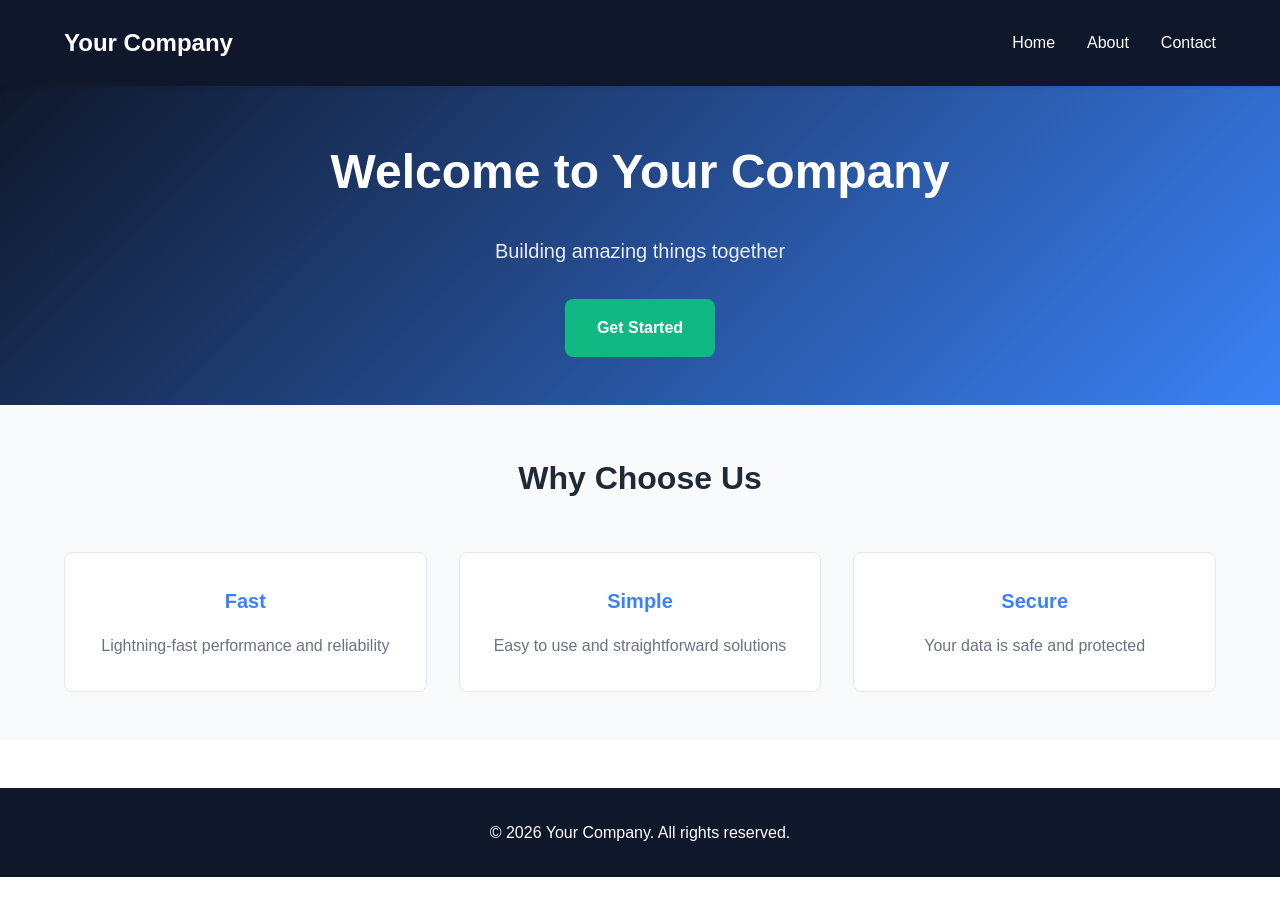
==== index.html @ fc8bd98a "Initial website setup with home, about, and contact pages" ====
<!DOCTYPE html>
<html lang="en">
<head>
    <meta charset="UTF-8">
    <meta name="viewport" content="width=device-width, initial-scale=1.0">
    <title>Your Company</title>
    <link rel="stylesheet" href="styles.css">
</head>
<body>
    <nav class="navbar">
        <div class="container">
            <div class="logo">Your Company</div>
            <ul class="nav-links">
                <li><a href="index.html">Home</a></li>
                <li><a href="about.html">About</a></li>
                <li><a href="contact.html">Contact</a></li>
            </ul>
        </div>
    </nav>

    <header class="hero">
        <div class="container">
            <h1>Welcome to Your Company</h1>
            <p>Building amazing things together</p>
            <a href="contact.html" class="cta-button">Get Started</a>
        </div>
    </header>

    <section class="features">
        <div class="container">
            <h2>Why Choose Us</h2>
            <div class="feature-grid">
                <div class="feature-card">
                    <h3>Fast</h3>
                    <p>Lightning-fast performance and reliability</p>
                </div>
                <div class="feature-card">
                    <h3>Simple</h3>
                    <p>Easy to use and straightforward solutions</p>
                </div>
                <div class="feature-card">
                    <h3>Secure</h3>
                    <p>Your data is safe and protected</p>
                </div>
            </div>
        </div>
    </section>

    <footer>
        <div class="container">
            <p>&copy; 2026 Your Company. All rights reserved.</p>
        </div>
    </footer>
</body>
</html>
---- styles.css ----
:root {
    --color-primary: #0f172a;
    --color-secondary: #3b82f6;
    --color-accent: #10b981;
    --color-text: #1f2937;
    --color-text-light: #6b7280;
    --color-bg: #ffffff;
    --color-border: #e5e7eb;
    --font-sans: -apple-system, BlinkMacSystemFont, 'Segoe UI', 'Roboto', 'Oxygen', 'Ubuntu', 'Cantarell', sans-serif;
    --spacing-xs: 0.5rem;
    --spacing-sm: 1rem;
    --spacing-md: 1.5rem;
    --spacing-lg: 2rem;
    --spacing-xl: 3rem;
}

* {
    margin: 0;
    padding: 0;
    box-sizing: border-box;
}

html {
    scroll-behavior: smooth;
}

body {
    font-family: var(--font-sans);
    background-color: var(--color-bg);
    color: var(--color-text);
    line-height: 1.6;
}

.container {
    max-width: 1200px;
    margin: 0 auto;
    padding: 0 var(--spacing-md);
}

/* Navigation */
.navbar {
    background-color: var(--color-primary);
    color: white;
    padding: var(--spacing-md) 0;
    position: sticky;
    top: 0;
    z-index: 100;
    box-shadow: 0 1px 3px rgba(0, 0, 0, 0.1);
}

.navbar .container {
    display: flex;
    justify-content: space-between;
    align-items: center;
}

.logo {
    font-size: 1.5rem;
    font-weight: 700;
    color: white;
}

.nav-links {
    display: flex;
    list-style: none;
    gap: var(--spacing-lg);
}

.nav-links a {
    color: white;
    text-decoration: none;
    transition: color 0.3s ease;
}

.nav-links a:hover {
    color: var(--color-accent);
}

/* Hero Section */
.hero {
    background: linear-gradient(135deg, var(--color-primary) 0%, var(--color-secondary) 100%);
    color: white;
    padding: var(--spacing-xl) 0;
    text-align: center;
}

.hero h1 {
    font-size: 3rem;
    margin-bottom: var(--spacing-md);
    font-weight: 800;
}

.hero p {
    font-size: 1.25rem;
    margin-bottom: var(--spacing-lg);
    opacity: 0.9;
}

.cta-button {
    display: inline-block;
    background-color: var(--color-accent);
    color: white;
    padding: var(--spacing-sm) var(--spacing-lg);
    border-radius: 0.5rem;
    text-decoration: none;
    font-weight: 600;
    transition: background-color 0.3s ease, transform 0.2s ease;
}

.cta-button:hover {
    background-color: #059669;
    transform: translateY(-2px);
}

/* Features Section */
.features {
    padding: var(--spacing-xl) 0;
    background-color: #f9fafb;
}

.features h2 {
    text-align: center;
    font-size: 2rem;
    margin-bottom: var(--spacing-xl);
}

.feature-grid {
    display: grid;
    grid-template-columns: repeat(auto-fit, minmax(250px, 1fr));
    gap: var(--spacing-lg);
}

.feature-card {
    background-color: white;
    padding: var(--spacing-lg);
    border-radius: 0.5rem;
    border: 1px solid var(--color-border);
    text-align: center;
    transition: box-shadow 0.3s ease;
}

.feature-card:hover {
    box-shadow: 0 4px 12px rgba(0, 0, 0, 0.1);
}

.feature-card h3 {
    color: var(--color-secondary);
    margin-bottom: var(--spacing-sm);
    font-size: 1.25rem;
}

.feature-card p {
    color: var(--color-text-light);
}

/* Forms */
.form-group {
    margin-bottom: var(--spacing-md);
}

label {
    display: block;
    margin-bottom: var(--spacing-xs);
    font-weight: 500;
    color: var(--color-text);
}

input,
textarea {
    width: 100%;
    padding: var(--spacing-sm);
    border: 1px solid var(--color-border);
    border-radius: 0.375rem;
    font-family: inherit;
    font-size: 1rem;
}

input:focus,
textarea:focus {
    outline: none;
    border-color: var(--color-secondary);
    box-shadow: 0 0 0 3px rgba(59, 130, 246, 0.1);
}

textarea {
    resize: vertical;
    min-height: 120px;
}

/* Footer */
footer {
    background-color: var(--color-primary);
    color: white;
    padding: var(--spacing-lg) 0;
    text-align: center;
    margin-top: var(--spacing-xl);
}

/* Responsive */
@media (max-width: 768px) {
    .hero h1 {
        font-size: 2rem;
    }

    .hero p {
        font-size: 1rem;
    }

    .nav-links {
        gap: var(--spacing-md);
    }

    .features h2 {
        font-size: 1.5rem;
    }
}
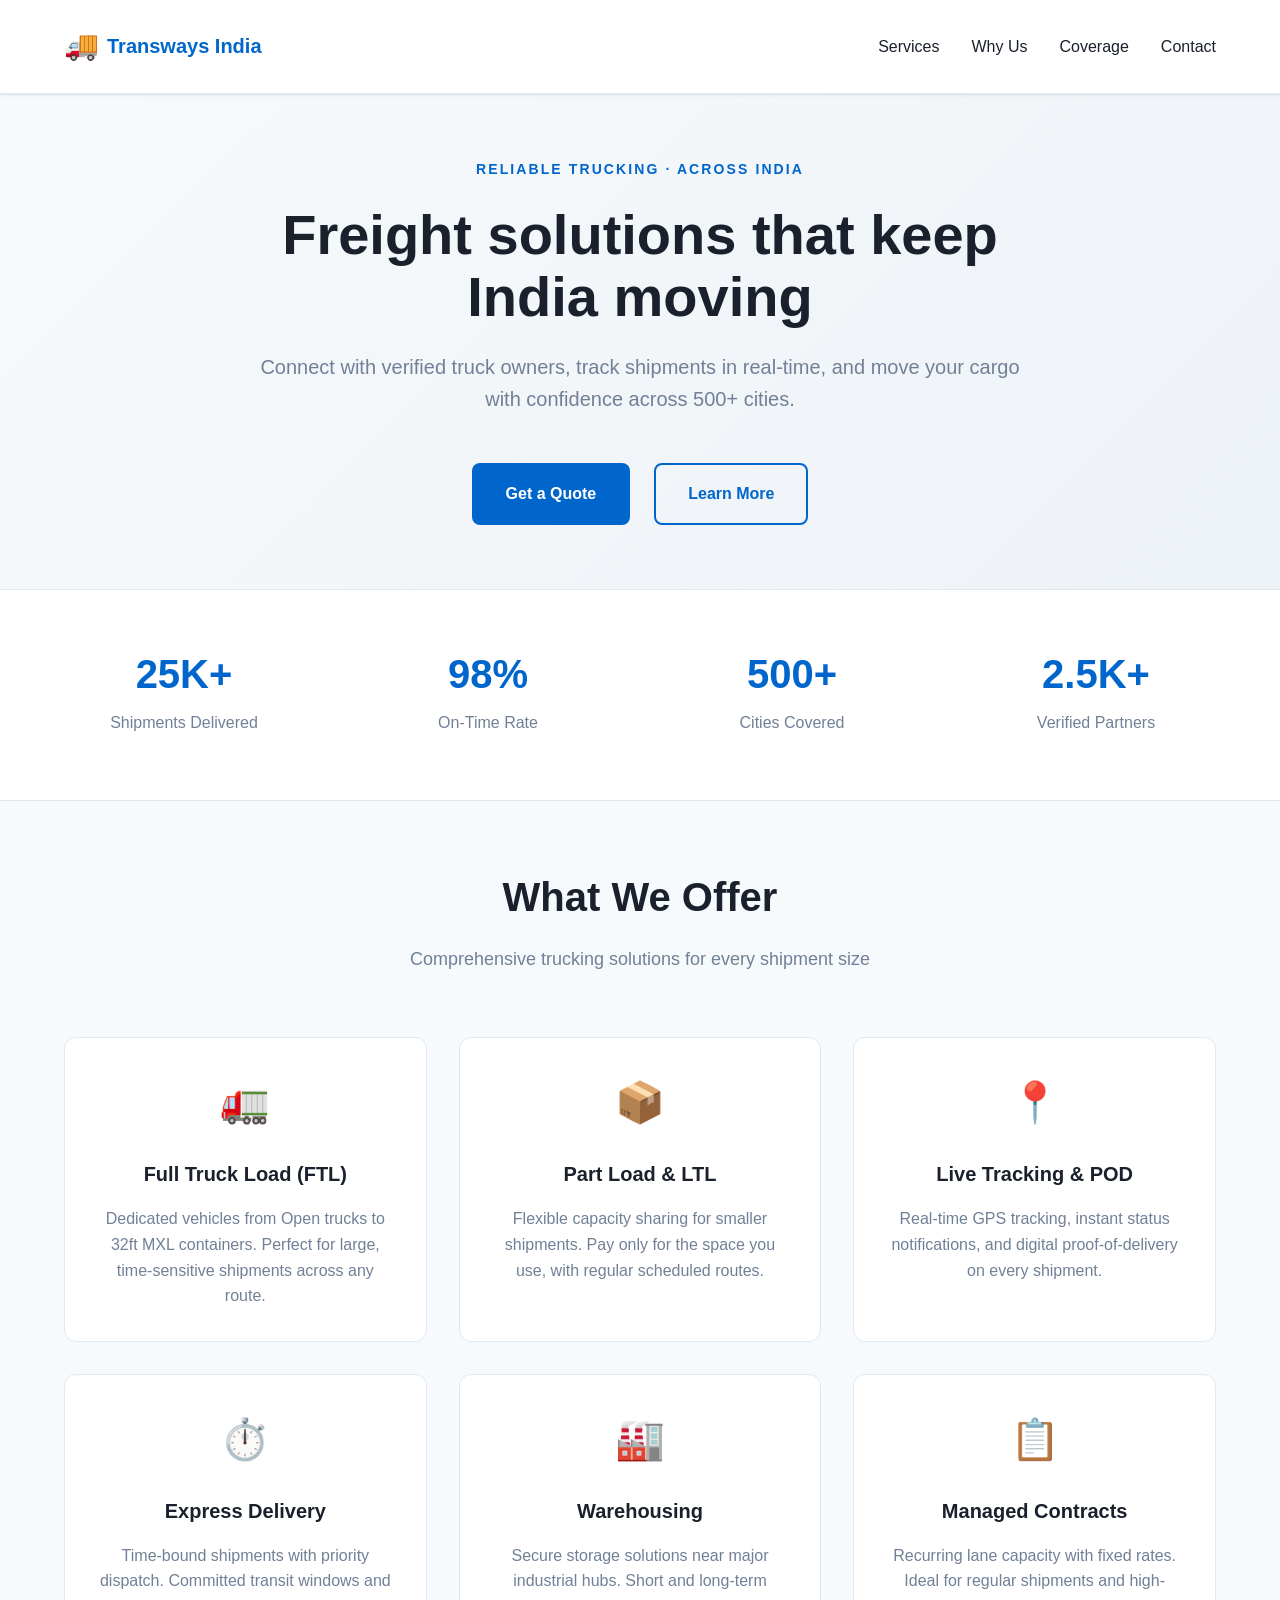
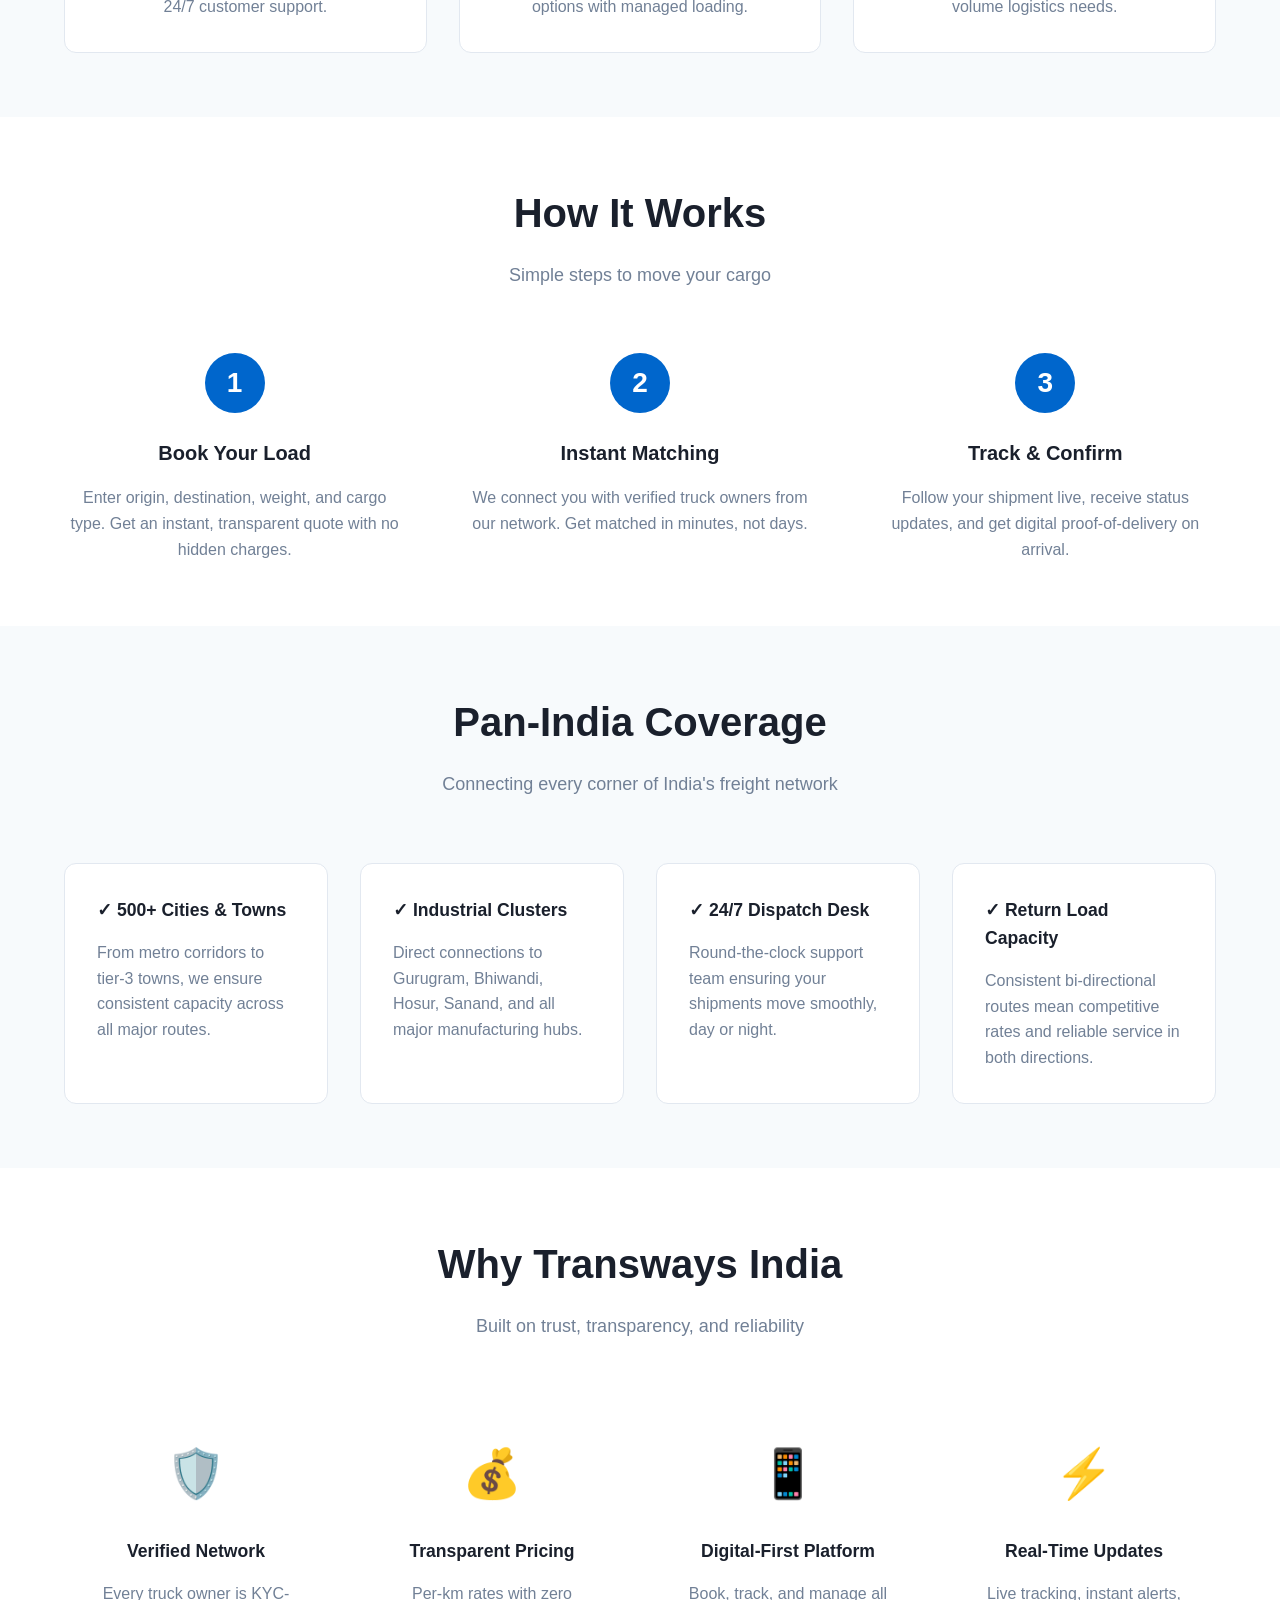
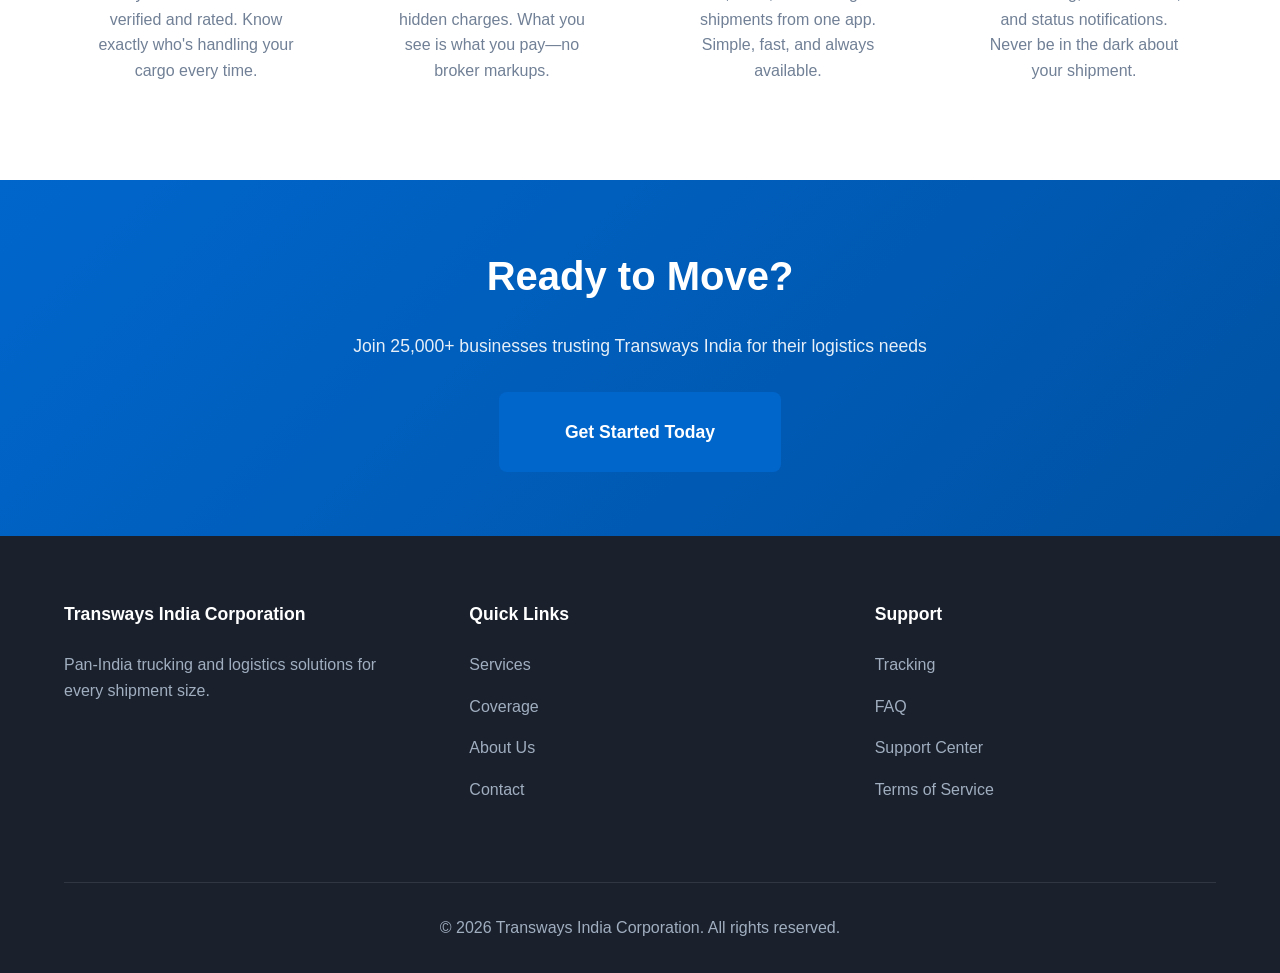
==== commit fa4da7c3: "Build Transways India Corporation website with modern light theme - Recreated for trucking/logistics" ====
--- a/index.html
+++ b/index.html
@@ -3,16 +3,20 @@
 <head>
     <meta charset="UTF-8">
     <meta name="viewport" content="width=device-width, initial-scale=1.0">
-    <title>Your Company</title>
+    <title>Transways India Corporation - Pan-India Trucking & Logistics</title>
     <link rel="stylesheet" href="styles.css">
 </head>
 <body>
     <nav class="navbar">
         <div class="container">
-            <div class="logo">Your Company</div>
+            <div class="logo">
+                <span class="logo-icon">🚚</span>
+                Transways India
+            </div>
             <ul class="nav-links">
-                <li><a href="index.html">Home</a></li>
-                <li><a href="about.html">About</a></li>
+                <li><a href="#services">Services</a></li>
+                <li><a href="#why-us">Why Us</a></li>
+                <li><a href="#coverage">Coverage</a></li>
                 <li><a href="contact.html">Contact</a></li>
             </ul>
         </div>
@@ -20,35 +24,193 @@
 
     <header class="hero">
         <div class="container">
-            <h1>Welcome to Your Company</h1>
-            <p>Building amazing things together</p>
-            <a href="contact.html" class="cta-button">Get Started</a>
+            <div class="hero-content">
+                <p class="hero-label">RELIABLE TRUCKING · ACROSS INDIA</p>
+                <h1>Freight solutions that keep India moving</h1>
+                <p class="hero-subtitle">Connect with verified truck owners, track shipments in real-time, and move your cargo with confidence across 500+ cities.</p>
+                <div class="hero-buttons">
+                    <a href="contact.html" class="btn btn-primary">Get a Quote</a>
+                    <a href="#how-it-works" class="btn btn-secondary">Learn More</a>
+                </div>
+            </div>
         </div>
     </header>
 
-    <section class="features">
-        <div class="container">
-            <h2>Why Choose Us</h2>
-            <div class="feature-grid">
-                <div class="feature-card">
-                    <h3>Fast</h3>
-                    <p>Lightning-fast performance and reliability</p>
-                </div>
-                <div class="feature-card">
-                    <h3>Simple</h3>
-                    <p>Easy to use and straightforward solutions</p>
-                </div>
-                <div class="feature-card">
-                    <h3>Secure</h3>
-                    <p>Your data is safe and protected</p>
-                </div>
-            </div>
+    <section class="stats">
+        <div class="container">
+            <div class="stat-item">
+                <div class="stat-number">25K+</div>
+                <div class="stat-label">Shipments Delivered</div>
+            </div>
+            <div class="stat-item">
+                <div class="stat-number">98%</div>
+                <div class="stat-label">On-Time Rate</div>
+            </div>
+            <div class="stat-item">
+                <div class="stat-number">500+</div>
+                <div class="stat-label">Cities Covered</div>
+            </div>
+            <div class="stat-item">
+                <div class="stat-number">2.5K+</div>
+                <div class="stat-label">Verified Partners</div>
+            </div>
+        </div>
+    </section>
+
+    <section class="services" id="services">
+        <div class="container">
+            <h2>What We Offer</h2>
+            <p class="section-subtitle">Comprehensive trucking solutions for every shipment size</p>
+            <div class="service-grid">
+                <div class="service-card">
+                    <div class="service-icon">🚛</div>
+                    <h3>Full Truck Load (FTL)</h3>
+                    <p>Dedicated vehicles from Open trucks to 32ft MXL containers. Perfect for large, time-sensitive shipments across any route.</p>
+                </div>
+                <div class="service-card">
+                    <div class="service-icon">📦</div>
+                    <h3>Part Load & LTL</h3>
+                    <p>Flexible capacity sharing for smaller shipments. Pay only for the space you use, with regular scheduled routes.</p>
+                </div>
+                <div class="service-card">
+                    <div class="service-icon">📍</div>
+                    <h3>Live Tracking & POD</h3>
+                    <p>Real-time GPS tracking, instant status notifications, and digital proof-of-delivery on every shipment.</p>
+                </div>
+                <div class="service-card">
+                    <div class="service-icon">⏱️</div>
+                    <h3>Express Delivery</h3>
+                    <p>Time-bound shipments with priority dispatch. Committed transit windows and 24/7 customer support.</p>
+                </div>
+                <div class="service-card">
+                    <div class="service-icon">🏭</div>
+                    <h3>Warehousing</h3>
+                    <p>Secure storage solutions near major industrial hubs. Short and long-term options with managed loading.</p>
+                </div>
+                <div class="service-card">
+                    <div class="service-icon">📋</div>
+                    <h3>Managed Contracts</h3>
+                    <p>Recurring lane capacity with fixed rates. Ideal for regular shipments and high-volume logistics needs.</p>
+                </div>
+            </div>
+        </div>
+    </section>
+
+    <section class="how-it-works" id="how-it-works">
+        <div class="container">
+            <h2>How It Works</h2>
+            <p class="section-subtitle">Simple steps to move your cargo</p>
+            <div class="steps">
+                <div class="step">
+                    <div class="step-number">1</div>
+                    <h3>Book Your Load</h3>
+                    <p>Enter origin, destination, weight, and cargo type. Get an instant, transparent quote with no hidden charges.</p>
+                </div>
+                <div class="step">
+                    <div class="step-number">2</div>
+                    <h3>Instant Matching</h3>
+                    <p>We connect you with verified truck owners from our network. Get matched in minutes, not days.</p>
+                </div>
+                <div class="step">
+                    <div class="step-number">3</div>
+                    <h3>Track & Confirm</h3>
+                    <p>Follow your shipment live, receive status updates, and get digital proof-of-delivery on arrival.</p>
+                </div>
+            </div>
+        </div>
+    </section>
+
+    <section class="coverage" id="coverage">
+        <div class="container">
+            <h2>Pan-India Coverage</h2>
+            <p class="section-subtitle">Connecting every corner of India's freight network</p>
+            <div class="coverage-grid">
+                <div class="coverage-item">
+                    <h3>✓ 500+ Cities & Towns</h3>
+                    <p>From metro corridors to tier-3 towns, we ensure consistent capacity across all major routes.</p>
+                </div>
+                <div class="coverage-item">
+                    <h3>✓ Industrial Clusters</h3>
+                    <p>Direct connections to Gurugram, Bhiwandi, Hosur, Sanand, and all major manufacturing hubs.</p>
+                </div>
+                <div class="coverage-item">
+                    <h3>✓ 24/7 Dispatch Desk</h3>
+                    <p>Round-the-clock support team ensuring your shipments move smoothly, day or night.</p>
+                </div>
+                <div class="coverage-item">
+                    <h3>✓ Return Load Capacity</h3>
+                    <p>Consistent bi-directional routes mean competitive rates and reliable service in both directions.</p>
+                </div>
+            </div>
+        </div>
+    </section>
+
+    <section class="why-us" id="why-us">
+        <div class="container">
+            <h2>Why Transways India</h2>
+            <p class="section-subtitle">Built on trust, transparency, and reliability</p>
+            <div class="why-grid">
+                <div class="why-card">
+                    <div class="why-icon">🛡️</div>
+                    <h3>Verified Network</h3>
+                    <p>Every truck owner is KYC-verified and rated. Know exactly who's handling your cargo every time.</p>
+                </div>
+                <div class="why-card">
+                    <div class="why-icon">💰</div>
+                    <h3>Transparent Pricing</h3>
+                    <p>Per-km rates with zero hidden charges. What you see is what you pay—no broker markups.</p>
+                </div>
+                <div class="why-card">
+                    <div class="why-icon">📱</div>
+                    <h3>Digital-First Platform</h3>
+                    <p>Book, track, and manage all shipments from one app. Simple, fast, and always available.</p>
+                </div>
+                <div class="why-card">
+                    <div class="why-icon">⚡</div>
+                    <h3>Real-Time Updates</h3>
+                    <p>Live tracking, instant alerts, and status notifications. Never be in the dark about your shipment.</p>
+                </div>
+            </div>
+        </div>
+    </section>
+
+    <section class="cta-section">
+        <div class="container">
+            <h2>Ready to Move?</h2>
+            <p>Join 25,000+ businesses trusting Transways India for their logistics needs</p>
+            <a href="contact.html" class="btn btn-primary btn-large">Get Started Today</a>
         </div>
     </section>
 
     <footer>
         <div class="container">
-            <p>&copy; 2026 Your Company. All rights reserved.</p>
+            <div class="footer-content">
+                <div class="footer-section">
+                    <h4>Transways India Corporation</h4>
+                    <p>Pan-India trucking and logistics solutions for every shipment size.</p>
+                </div>
+                <div class="footer-section">
+                    <h4>Quick Links</h4>
+                    <ul>
+                        <li><a href="#services">Services</a></li>
+                        <li><a href="#coverage">Coverage</a></li>
+                        <li><a href="about.html">About Us</a></li>
+                        <li><a href="contact.html">Contact</a></li>
+                    </ul>
+                </div>
+                <div class="footer-section">
+                    <h4>Support</h4>
+                    <ul>
+                        <li><a href="#">Tracking</a></li>
+                        <li><a href="#">FAQ</a></li>
+                        <li><a href="#">Support Center</a></li>
+                        <li><a href="#">Terms of Service</a></li>
+                    </ul>
+                </div>
+            </div>
+            <div class="footer-bottom">
+                <p>&copy; 2026 Transways India Corporation. All rights reserved.</p>
+            </div>
         </div>
     </footer>
 </body>
--- a/styles.css
+++ b/styles.css
@@ -1,17 +1,24 @@
 :root {
-    --color-primary: #0f172a;
-    --color-secondary: #3b82f6;
-    --color-accent: #10b981;
-    --color-text: #1f2937;
-    --color-text-light: #6b7280;
+    --color-primary: #0066cc;
+    --color-primary-dark: #0052a3;
+    --color-secondary: #00a8ff;
+    --color-accent: #f97316;
+    --color-text: #1a202c;
+    --color-text-light: #718096;
+    --color-text-lighter: #a0aec0;
     --color-bg: #ffffff;
-    --color-border: #e5e7eb;
+    --color-bg-light: #f7fafc;
+    --color-bg-alt: #edf2f7;
+    --color-border: #e2e8f0;
+    --color-success: #22c55e;
+    --color-warning: #eab308;
     --font-sans: -apple-system, BlinkMacSystemFont, 'Segoe UI', 'Roboto', 'Oxygen', 'Ubuntu', 'Cantarell', sans-serif;
     --spacing-xs: 0.5rem;
     --spacing-sm: 1rem;
     --spacing-md: 1.5rem;
     --spacing-lg: 2rem;
     --spacing-xl: 3rem;
+    --spacing-2xl: 4rem;
 }
 
 * {
@@ -39,13 +46,14 @@
 
 /* Navigation */
 .navbar {
-    background-color: var(--color-primary);
-    color: white;
+    background-color: white;
+    color: var(--color-text);
     padding: var(--spacing-md) 0;
     position: sticky;
     top: 0;
     z-index: 100;
     box-shadow: 0 1px 3px rgba(0, 0, 0, 0.1);
+    border-bottom: 1px solid var(--color-border);
 }
 
 .navbar .container {
@@ -55,9 +63,16 @@
 }
 
 .logo {
-    font-size: 1.5rem;
+    font-size: 1.25rem;
     font-weight: 700;
-    color: white;
+    color: var(--color-primary);
+    display: flex;
+    align-items: center;
+    gap: var(--spacing-xs);
+}
+
+.logo-icon {
+    font-size: 1.75rem;
 }
 
 .nav-links {
@@ -67,90 +82,344 @@
 }
 
 .nav-links a {
-    color: white;
+    color: var(--color-text);
     text-decoration: none;
+    font-weight: 500;
     transition: color 0.3s ease;
 }
 
 .nav-links a:hover {
-    color: var(--color-accent);
+    color: var(--color-primary);
 }
 
 /* Hero Section */
 .hero {
-    background: linear-gradient(135deg, var(--color-primary) 0%, var(--color-secondary) 100%);
-    color: white;
-    padding: var(--spacing-xl) 0;
-    text-align: center;
+    background: linear-gradient(135deg, #f7fafc 0%, #edf2f7 100%);
+    color: var(--color-text);
+    padding: var(--spacing-2xl) 0;
+}
+
+.hero-content {
+    max-width: 800px;
+    margin: 0 auto;
+    text-align: center;
+}
+
+.hero-label {
+    font-size: 0.875rem;
+    font-weight: 700;
+    letter-spacing: 0.15em;
+    color: var(--color-primary);
+    margin-bottom: var(--spacing-md);
+    text-transform: uppercase;
 }
 
 .hero h1 {
-    font-size: 3rem;
-    margin-bottom: var(--spacing-md);
-    font-weight: 800;
-}
-
-.hero p {
+    font-size: 3.5rem;
+    font-weight: 800;
+    line-height: 1.1;
+    margin-bottom: var(--spacing-md);
+    color: var(--color-text);
+}
+
+.hero-subtitle {
     font-size: 1.25rem;
-    margin-bottom: var(--spacing-lg);
-    opacity: 0.9;
-}
-
-.cta-button {
+    color: var(--color-text-light);
+    margin-bottom: var(--spacing-xl);
+    line-height: 1.6;
+}
+
+.hero-buttons {
+    display: flex;
+    gap: var(--spacing-md);
+    justify-content: center;
+    flex-wrap: wrap;
+}
+
+/* Buttons */
+.btn {
     display: inline-block;
-    background-color: var(--color-accent);
-    color: white;
     padding: var(--spacing-sm) var(--spacing-lg);
     border-radius: 0.5rem;
     text-decoration: none;
     font-weight: 600;
-    transition: background-color 0.3s ease, transform 0.2s ease;
-}
-
-.cta-button:hover {
-    background-color: #059669;
+    transition: all 0.3s ease;
+    border: 2px solid transparent;
+}
+
+.btn-primary {
+    background-color: var(--color-primary);
+    color: white;
+}
+
+.btn-primary:hover {
+    background-color: var(--color-primary-dark);
     transform: translateY(-2px);
-}
-
-/* Features Section */
-.features {
-    padding: var(--spacing-xl) 0;
-    background-color: #f9fafb;
-}
-
-.features h2 {
-    text-align: center;
-    font-size: 2rem;
-    margin-bottom: var(--spacing-xl);
-}
-
-.feature-grid {
+    box-shadow: 0 4px 12px rgba(0, 102, 204, 0.3);
+}
+
+.btn-secondary {
+    background-color: transparent;
+    color: var(--color-primary);
+    border: 2px solid var(--color-primary);
+}
+
+.btn-secondary:hover {
+    background-color: var(--color-primary);
+    color: white;
+    transform: translateY(-2px);
+}
+
+.btn-large {
+    padding: var(--spacing-md) var(--spacing-2xl);
+    font-size: 1.1rem;
+}
+
+/* Stats Section */
+.stats {
+    padding: var(--spacing-2xl) 0;
+    background-color: white;
+    border-top: 1px solid var(--color-border);
+    border-bottom: 1px solid var(--color-border);
+}
+
+.stats .container {
+    display: grid;
+    grid-template-columns: repeat(auto-fit, minmax(200px, 1fr));
+    gap: var(--spacing-2xl);
+}
+
+.stat-item {
+    text-align: center;
+}
+
+.stat-number {
+    font-size: 2.5rem;
+    font-weight: 800;
+    color: var(--color-primary);
+    line-height: 1;
+    margin-bottom: var(--spacing-sm);
+}
+
+.stat-label {
+    font-size: 1rem;
+    color: var(--color-text-light);
+    font-weight: 500;
+}
+
+/* Services Section */
+.services {
+    padding: var(--spacing-2xl) 0;
+    background-color: var(--color-bg-light);
+}
+
+.services h2 {
+    text-align: center;
+    font-size: 2.5rem;
+    margin-bottom: var(--spacing-sm);
+    font-weight: 800;
+    color: var(--color-text);
+}
+
+.section-subtitle {
+    text-align: center;
+    font-size: 1.125rem;
+    color: var(--color-text-light);
+    margin-bottom: var(--spacing-2xl);
+}
+
+.service-grid {
+    display: grid;
+    grid-template-columns: repeat(auto-fit, minmax(280px, 1fr));
+    gap: var(--spacing-lg);
+}
+
+.service-card {
+    background-color: white;
+    padding: var(--spacing-lg);
+    border-radius: 0.75rem;
+    border: 1px solid var(--color-border);
+    text-align: center;
+    transition: all 0.3s ease;
+}
+
+.service-card:hover {
+    box-shadow: 0 4px 12px rgba(0, 0, 0, 0.1);
+    transform: translateY(-4px);
+    border-color: var(--color-primary);
+}
+
+.service-icon {
+    font-size: 2.5rem;
+    margin-bottom: var(--spacing-md);
+}
+
+.service-card h3 {
+    color: var(--color-text);
+    margin-bottom: var(--spacing-sm);
+    font-size: 1.25rem;
+    font-weight: 700;
+}
+
+.service-card p {
+    color: var(--color-text-light);
+    line-height: 1.6;
+}
+
+/* How It Works */
+.how-it-works {
+    padding: var(--spacing-2xl) 0;
+    background-color: white;
+}
+
+.how-it-works h2 {
+    text-align: center;
+    font-size: 2.5rem;
+    margin-bottom: var(--spacing-sm);
+    font-weight: 800;
+}
+
+.steps {
+    display: grid;
+    grid-template-columns: repeat(auto-fit, minmax(250px, 1fr));
+    gap: var(--spacing-2xl);
+    margin-top: var(--spacing-2xl);
+}
+
+.step {
+    text-align: center;
+}
+
+.step-number {
+    display: inline-flex;
+    align-items: center;
+    justify-content: center;
+    width: 60px;
+    height: 60px;
+    border-radius: 50%;
+    background-color: var(--color-primary);
+    color: white;
+    font-size: 1.75rem;
+    font-weight: 800;
+    margin-bottom: var(--spacing-md);
+}
+
+.step h3 {
+    font-size: 1.25rem;
+    margin-bottom: var(--spacing-sm);
+    color: var(--color-text);
+}
+
+.step p {
+    color: var(--color-text-light);
+    line-height: 1.6;
+}
+
+/* Coverage Section */
+.coverage {
+    padding: var(--spacing-2xl) 0;
+    background-color: var(--color-bg-light);
+}
+
+.coverage h2 {
+    text-align: center;
+    font-size: 2.5rem;
+    margin-bottom: var(--spacing-sm);
+    font-weight: 800;
+}
+
+.coverage-grid {
     display: grid;
     grid-template-columns: repeat(auto-fit, minmax(250px, 1fr));
     gap: var(--spacing-lg);
-}
-
-.feature-card {
+    margin-top: var(--spacing-2xl);
+}
+
+.coverage-item {
     background-color: white;
     padding: var(--spacing-lg);
-    border-radius: 0.5rem;
+    border-radius: 0.75rem;
     border: 1px solid var(--color-border);
-    text-align: center;
-    transition: box-shadow 0.3s ease;
-}
-
-.feature-card:hover {
-    box-shadow: 0 4px 12px rgba(0, 0, 0, 0.1);
-}
-
-.feature-card h3 {
-    color: var(--color-secondary);
-    margin-bottom: var(--spacing-sm);
-    font-size: 1.25rem;
-}
-
-.feature-card p {
-    color: var(--color-text-light);
+    transition: all 0.3s ease;
+}
+
+.coverage-item:hover {
+    border-color: var(--color-primary);
+    box-shadow: 0 2px 8px rgba(0, 0, 0, 0.1);
+}
+
+.coverage-item h3 {
+    color: var(--color-text);
+    margin-bottom: var(--spacing-sm);
+    font-size: 1.1rem;
+    font-weight: 700;
+}
+
+.coverage-item p {
+    color: var(--color-text-light);
+    line-height: 1.6;
+}
+
+/* Why Us Section */
+.why-us {
+    padding: var(--spacing-2xl) 0;
+    background-color: white;
+}
+
+.why-us h2 {
+    text-align: center;
+    font-size: 2.5rem;
+    margin-bottom: var(--spacing-sm);
+    font-weight: 800;
+}
+
+.why-grid {
+    display: grid;
+    grid-template-columns: repeat(auto-fit, minmax(240px, 1fr));
+    gap: var(--spacing-lg);
+    margin-top: var(--spacing-2xl);
+}
+
+.why-card {
+    text-align: center;
+    padding: var(--spacing-lg);
+}
+
+.why-icon {
+    font-size: 3rem;
+    margin-bottom: var(--spacing-md);
+}
+
+.why-card h3 {
+    color: var(--color-text);
+    margin-bottom: var(--spacing-sm);
+    font-size: 1.1rem;
+    font-weight: 700;
+}
+
+.why-card p {
+    color: var(--color-text-light);
+    line-height: 1.6;
+}
+
+/* CTA Section */
+.cta-section {
+    padding: var(--spacing-2xl) 0;
+    background: linear-gradient(135deg, var(--color-primary) 0%, #0052a3 100%);
+    color: white;
+    text-align: center;
+}
+
+.cta-section h2 {
+    font-size: 2.5rem;
+    margin-bottom: var(--spacing-md);
+    font-weight: 800;
+}
+
+.cta-section p {
+    font-size: 1.1rem;
+    margin-bottom: var(--spacing-lg);
+    opacity: 0.9;
 }
 
 /* Forms */
@@ -178,8 +447,8 @@
 input:focus,
 textarea:focus {
     outline: none;
-    border-color: var(--color-secondary);
-    box-shadow: 0 0 0 3px rgba(59, 130, 246, 0.1);
+    border-color: var(--color-primary);
+    box-shadow: 0 0 0 3px rgba(0, 102, 204, 0.1);
 }
 
 textarea {
@@ -189,11 +458,53 @@
 
 /* Footer */
 footer {
-    background-color: var(--color-primary);
+    background-color: #1a202c;
+    color: #e2e8f0;
+    padding: var(--spacing-2xl) 0 var(--spacing-lg);
+}
+
+.footer-content {
+    display: grid;
+    grid-template-columns: repeat(auto-fit, minmax(250px, 1fr));
+    gap: var(--spacing-2xl);
+    margin-bottom: var(--spacing-2xl);
+}
+
+.footer-section h4 {
+    font-size: 1.1rem;
+    font-weight: 700;
     color: white;
-    padding: var(--spacing-lg) 0;
-    text-align: center;
-    margin-top: var(--spacing-xl);
+    margin-bottom: var(--spacing-md);
+}
+
+.footer-section p {
+    color: #a0aec0;
+    line-height: 1.6;
+}
+
+.footer-section ul {
+    list-style: none;
+}
+
+.footer-section ul li {
+    margin-bottom: var(--spacing-sm);
+}
+
+.footer-section a {
+    color: #a0aec0;
+    text-decoration: none;
+    transition: color 0.3s ease;
+}
+
+.footer-section a:hover {
+    color: white;
+}
+
+.footer-bottom {
+    border-top: 1px solid rgba(255, 255, 255, 0.1);
+    padding-top: var(--spacing-lg);
+    text-align: center;
+    color: #a0aec0;
 }
 
 /* Responsive */
@@ -202,15 +513,36 @@
         font-size: 2rem;
     }
 
-    .hero p {
+    .hero-subtitle {
         font-size: 1rem;
+    }
+
+    .hero-buttons {
+        flex-direction: column;
+    }
+
+    .btn {
+        width: 100%;
     }
 
     .nav-links {
         gap: var(--spacing-md);
-    }
-
-    .features h2 {
-        font-size: 1.5rem;
-    }
-}
+        font-size: 0.9rem;
+    }
+
+    .services h2,
+    .coverage h2,
+    .why-us h2,
+    .how-it-works h2,
+    .cta-section h2 {
+        font-size: 1.75rem;
+    }
+
+    .stat-number {
+        font-size: 2rem;
+    }
+
+    .section-subtitle {
+        font-size: 1rem;
+    }
+}
